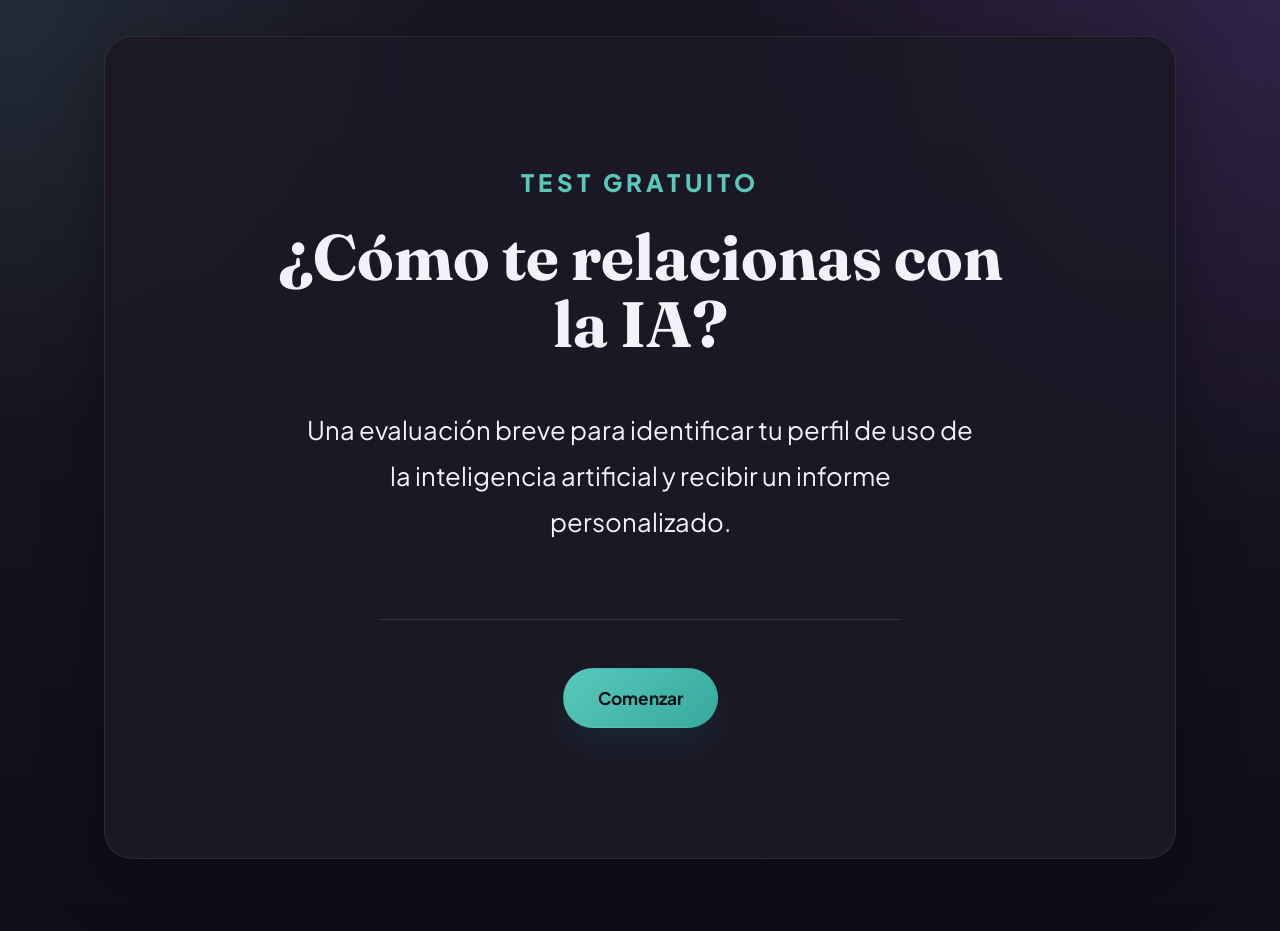
==== index.html @ 02eee040 "Restyle how questions are displayed" ====
<!DOCTYPE html>
<html lang="es">
  <head>
    <meta charset="UTF-8" />
    <meta name="viewport" content="width=device-width, initial-scale=1.0" />
    <meta
      name="description"
      content="Para descubrir cómo es tu relación con la IA y obtener consejos específicos para tu perfil."
    />
    <title>Test gratuito de perfil de usuario de IA</title>
    <link rel="preconnect" href="https://fonts.googleapis.com" />
    <link rel="preconnect" href="https://fonts.gstatic.com" crossorigin />
    <link
      href="https://fonts.googleapis.com/css2?family=Fraunces:wght@600;700&family=Plus+Jakarta+Sans:wght@400;500;700;800&display=swap"
      rel="stylesheet"
    />
    <link rel="stylesheet" href="assets/css/styles.css" />
  </head>
  <body>
    <noscript>
      <div class="noscript-banner">
        Este sitio necesita JavaScript para ejecutar el test y mostrar tu resultado.
      </div>
    </noscript>

    <div class="page-shell">
      <header class="site-header" style="display:none;">

      <div class="test-header">

        <button
          type="button"
          class="header-back"
          data-action="previous-step"
          aria-label="Volver">
          ←
        </button>

        <div class="header-title">
          Test gratuito: ¿Cómo te relacionas con la IA?
        </div>

        <div id="questionCounter" class="header-counter">
          1/10
        </div>

      </div>

      <div class="progress-bar" aria-hidden="true">
        <div id="progressFill" class="progress-fill"></div>
      </div>

    </header>

      <main id="app" class="app-card" aria-live="polite" aria-busy="true"></main>
    </div>

    <script type="module" src="assets/js/app.js"></script>
  </body>
</html>
---- assets/css/styles.css ----
:root {
  --bg: #15121d;
  --bg-accent: #1d1728;

  --surface: rgba(29, 24, 39, 0.92);
  --surface-strong: #272032;

  --text: #f4f2f8;

  --text-soft: #d2cadc;

  --primary: #59c8bb;
  --primary-strong: #36a99d;

  --secondary: #c98cff;
  --secondary-soft: rgba(201, 140, 255, 0.14);

  --border: rgba(255,255,255,.08);

  --shadow: 0 20px 60px rgba(0,0,0,.35);

  --radius-xl: 28px;
  --radius-lg: 20px;
  --radius-md: 14px;
  --radius-sm: 10px;

  --max-width: 1120px;
}

*,
*::before,
*::after {
  box-sizing: border-box;
}

html {
  scroll-behavior: smooth;
}

body {
  margin: 0;
  min-height: 100vh;
  font-family: "Plus Jakarta Sans", sans-serif;
  color: var(--text);
  background:
    radial-gradient(circle at top left,
      rgba(89,200,187,.12),
      transparent 28%),

    radial-gradient(circle at top right,
      rgba(158,103,255,.16),
      transparent 34%),

    linear-gradient(
      180deg,
      #1a1624 0%,
      #15121d 55%,
      #100d18 100%
    );
}

body::before {
  display: none;
}

img {
  max-width: 100%;
  display: block;
}

button,
input,
textarea,
select {
  font: inherit;
}

a {
  color: inherit;
}

.noscript-banner {
  padding: 1rem;
  text-align: center;
  background: #332313;
  color: #ffd6a6;
}

.page-shell {
  position: relative;
  max-width: var(--max-width);
  margin: 0 auto;
  padding: 24px 16px 56px;
}

.page-shell--result {
  padding-bottom: 80px;
}



.brand-block,
.progress-panel,
.app-card,
.result-card,
.cta-card {
  
  background: var(--surface);
  border: 1px solid rgba(255, 255, 255, 0.08);
  box-shadow: var(--shadow);
}

.brand-block {
  border-radius: var(--radius-xl);
  padding: 28px;
}

.eyebrow {
  margin: 0 0 10px;
  color: var(--primary);
  font-size: 1.5rem;
  font-weight: 800;
  letter-spacing: 0.18em;
  text-transform: uppercase;
}

h1,
h2,
h3 {
  margin: 0;
  font-family: "Fraunces", serif;
  line-height: 1.05;
}

h1 {
  font-size: clamp(2.2rem, 5vw, 4.3rem);
}

.intro-screen {
    display:flex;
    flex-direction:column;
    align-items:center;
    justify-content:center;
    text-align:center;
    max-width:760px;
    margin:5rem auto;
    padding:1rem;
}

.intro-title {
    margin:1rem 0 1.5rem;
    font-size:clamp(2.8rem,5vw,4rem);
    line-height:1.05;
}

.intro-description {
    max-width:42rem;
    font-size:clamp(0.3rem,3.5vw,1.6rem);
    line-height:1.8;
    color:var(--text-secondary);
}

.intro-divider {
    width:100%;
    max-width:520px;
    height:1px;
    background:rgba(255,255,255,.12);
    margin:3rem 0;
}

.intro-actions {
    justify-content:center;
}

.lede {
  max-width: 60ch;
  margin: 16px 0 0;
  color: var(--text-soft);
  line-height: 1.65;
}

.progress-panel {
  border-radius: var(--radius-lg);
  padding: 18px 20px;
}

.progress-copy {
  display: flex;
  flex-direction: column;
  gap: 6px;
  margin-bottom: 12px;
}

.progress-label,
.progress-detail {
  margin: 0;
}

.progress-label {
  font-weight: 800;
}

.progress-detail {
  color: var(--text-soft);
  line-height: 1.5;
}

.progress-bar {
  overflow: hidden;
  height: 12px;
  border-radius: 999px;
  background: rgba(14, 122, 109, 0.12);
  width:100vw;
  margin-left:calc(50% - 50vw);
  margin-right:calc(50% - 50vw);
  border-radius:0;
}

.progress-fill {
  width: 0;
  height: 100%;
  border-radius: inherit;
  background: linear-gradient(90deg, var(--secondary), var(--primary));
  transition: width 220ms ease;
}

.app-card,
.result-card,
.cta-card {
  border-radius: var(--radius-xl);
}

.app-card {
  min-height: 520px;
  padding: 28px;
}

.screen {
  display: grid;
  gap: 24px;
  animation: rise 360ms ease;
}

.screen-header {
  display: grid;
  gap: 20px;
}

.screen-header h2 {
    font-size:clamp(1.6rem,3vw,2rem);
    line-height:1.18;
    max-width:900px;
}

.screen-kicker {
  margin: 0;
  color: #ffb07a;
  font-size: 0.92rem;
  font-weight: 800;
  text-transform: uppercase;
  letter-spacing: 0.08em;
}

.screen-copy,
.helper-text,
.field-help,
.meta-value,
.section-copy {
    color: var(--text-soft);
    font-size: 1.05rem;
    line-height: 1.75;
}

.screen-copy,
.helper-text,
.field-help,
.section-copy {
  margin: 0;
}

.question-count {
  display: inline-flex;
  width: fit-content;
  align-items: center;
  gap: 8px;
  padding: 10px 14px;
  border-radius: 999px;
  background: rgba(14, 122, 109, 0.08);
  color: var(--primary-strong);
  font-weight: 800;
  padding:12px 18px;
  font-size:1rem;
}

.option-list {
  display: grid;
  gap: 18px;
  border:none;
  padding:0;
  margin:0;
  min-inline-size:0;
}

.option-card {
  position: relative;
  display: grid;
  gap: 10px;
  border: 1px solid var(--border);
  border-radius: var(--radius-lg);
  background: var(--surface-strong);
  padding: 24px 26px;
  transition:
    transform 180ms ease,
    border-color 180ms ease,
    box-shadow 180ms ease,
    background-color 180ms ease;
}

.option-card:hover {
  transform: translateY(-2px);
  border-color: rgba(14, 122, 109, 0.32);
  box-shadow: 0 16px 36px rgba(14, 122, 109, 0.12);
}

.option-card:focus-within {
  border-color: var(--primary);
  box-shadow: 0 0 0 3px rgba(14, 122, 109, 0.16);
}

.option-card input {
  position: absolute;
  inset: 0;
  opacity: 0;
}

.option-card.is-selected {
  border-color: var(--primary);
  background: rgba(14, 122, 109, 0.08);
  box-shadow: 0 18px 40px rgba(14, 122, 109, 0.12);
}

.option-card-title {
  font-weight: 800;
  font-size: 1.03rem;
}

.option-card-body {
    color: var(--text-soft);
    font-size:1.22rem;
    line-height:1.65;
}

.site-header {
    position:sticky;
    top:0;
    z-index:100;
    padding-bottom:5rem;
}

.test-header {
    display:grid;
    grid-template-columns:56px 1fr 56px;
    align-items:center;
    gap:1rem;
    margin-bottom:1rem;
}

.header-back {
    background:none;
    border:none;
    color:var(--text-primary);
    font-size:1.6rem;
    cursor:pointer;
}

.header-title {
    text-align:center;
    font-weight:700;
    font-size:1rem;
}

.header-counter {
    text-align:right;
    font-weight:600;
    color:var(--text-secondary);
}

.option-card-title {
    display:none;
}

.option-card-body {
    display:flex;
    align-items:center;
    gap:.8rem;
}

.option-arrow {
    color:var(--primary);
    font-size:1.15rem;
    flex:none;
}

.button-row {
  display: flex;
  flex-wrap: wrap;
  gap: 12px;
  justify-content: center;
}

.button,
.button-secondary,
.button-ghost,
.cta-button {
  display: inline-flex;
  align-items: center;
  justify-content: center;
  min-height: 50px;
  padding: 12px 18px;
  border-radius: 999px;
  border: 1px solid transparent;
  text-decoration: none;
  cursor: pointer;
  transition:
    transform 180ms ease,
    box-shadow 180ms ease,
    background-color 180ms ease,
    border-color 180ms ease;
}

.button:hover,
.button-secondary:hover,
.button-ghost:hover,
.cta-button:hover {
  transform: translateY(-1px);
}

.button {
  background: linear-gradient(135deg, var(--primary), var(--primary-strong));
  color: #041013;
  box-shadow: 0 18px 36px rgba(10, 95, 85, 0.22);
  min-height:60px;
  padding:16px 34px;
  font-weight:700;
  font-size:1.08rem;
}

.button[disabled],
.button-secondary[disabled],
.button-ghost[disabled] {
  cursor: wait;
  opacity: 0.65;
  transform: none;
  box-shadow: none;
}

.button-secondary,
.cta-button {
  background: rgba(223, 109, 60, 0.12);
  color: #ffd6c0;
  border-color: rgba(223, 109, 60, 0.22);
}

.button-ghost,
.ghost-link {
  background: transparent;
  border-color: var(--border);
  color: var(--text);
}

.ghost-link {
  width: fit-content;
  min-height: 46px;
  padding: 12px 16px;
  border-radius: 999px;
  text-decoration: none;
}

.grid-two {
  display: grid;
  gap: 12px;
}

.field-group {
  display: grid;
  gap: 8px;
}

.field-label {
  font-weight: 700;
}

.field-input {
  width: 100%;
  min-height: 52px;
  padding: 14px 16px;
  border: 1px solid var(--border);
  border-radius: var(--radius-md);
  background: rgba(8, 14, 20, 0.88);
  color: var(--text);
  transition:
    border-color 180ms ease,
    box-shadow 180ms ease;
}

.field-input:focus {
  outline: none;
  border-color: var(--primary);
  box-shadow: 0 0 0 3px rgba(14, 122, 109, 0.14);
}

.feedback {
  padding: 14px 16px;
  border-radius: var(--radius-md);
  border: 1px solid transparent;
  line-height: 1.55;
}

.feedback-error {
  border-color: rgba(184, 55, 47, 0.18);
  background: rgba(184, 55, 47, 0.08);
  color: #ffb8b3;
}

.feedback-success {
  border-color: rgba(10, 95, 85, 0.2);
  background: rgba(10, 95, 85, 0.08);
  color: #9ce8dc;
}

.result-layout {
  display: grid;
  gap: 20px;
}

.result-hero {
  display: grid;
  gap: 16px;
}

.hero-badge {
  width: fit-content;
  padding: 6px 9px;
  border-radius: 999px;
  background: rgba(14, 122, 109, 0.1);
  color: var(--primary-strong);
  font-weight: 800;
}

.result-title {
  font-size: clamp(2rem, 4vw, 3.4rem);
}

.meta-grid,
.detail-grid {
  display: grid;
  gap: 14px;
}

.meta-item,
.detail-card {
  padding: 18px;
  border-radius: var(--radius-lg);
  background: rgba(255, 255, 255, 0.04);
  border: 1px solid var(--border);
}

.meta-label {
  display: block;
  margin-bottom: 6px;
  color: var(--text-soft);
  font-size: 0.88rem;
  font-weight: 700;
  text-transform: uppercase;
  letter-spacing: 0.05em;
}

.meta-value {
  margin: 0;
  color: var(--text);
}

.section-title {
  margin-bottom: 12px;
  font-size: 1.5rem;
}

.bullet-list {
  display: grid;
  gap: 10px;
  padding-left: 1.2rem;
  margin: 0;
  color: var(--text-soft);
  line-height: 1.65;
}

.detail-card--accent {
  background: linear-gradient(145deg, rgba(240, 139, 87, 0.16), rgba(255, 255, 255, 0.04));
}

.cta-card {
  display: grid;
  gap: 18px;
  padding: 26px;
}

.cta-actions {
  display: flex;
  flex-wrap: wrap;
  gap: 12px;
}

.loading-state,
.empty-state {
  display: grid;
  place-items: center;
  min-height: 260px;
  text-align: center;
  color: var(--text-soft);
}

.spinner {
  width: 52px;
  height: 52px;
  margin: 0 auto 16px;
  border-radius: 50%;
  border: 4px solid rgba(14, 122, 109, 0.15);
  border-top-color: var(--primary);
  animation: spin 850ms linear infinite;
}

.sr-only {
  position: absolute;
  width: 1px;
  height: 1px;
  padding: 0;
  margin: -1px;
  overflow: hidden;
  clip: rect(0, 0, 0, 0);
  white-space: nowrap;
  border: 0;
}

@keyframes spin {
  to {
    transform: rotate(360deg);
  }
}

@keyframes rise {
  from {
    opacity: 0;
    transform: translateY(10px);
  }

  to {
    opacity: 1;
    transform: translateY(0);
  }
}

.submission-success {
  gap: 28px;
}

.submission-success__header {
  justify-items: center;
  text-align: center;
}

.success-icon {
  display: grid;
  place-items: center;
  width: 52px;
  height: 52px;
  margin: 0 auto 4px;
  border-radius: 999px;
  background: rgba(14, 122, 109, 0.14);
  color: var(--primary);
}

.success-icon svg {
  width: 24px;
  height: 24px;
}

.submission-success__title {
  font-family: "Plus Jakarta Sans", sans-serif;
  font-size: clamp(2rem, 4vw, 2.4rem);
}

.submission-success__subtitle {
  margin: 0;
  font-size: 1.2rem;
  font-weight: 700;
}

.submission-success__header .screen-copy {
  max-width: 58ch;
}

.submission-success__message-title {
  margin-bottom: 12px;
  font-family: "Plus Jakarta Sans", sans-serif;
  font-size: 1.1rem;
  font-weight: 800;
}

.submission-success__message-copy {
  margin: 0;
  color: var(--text-soft);
  line-height: 1.65;
}

.submission-success__share {
  display: grid;
  gap: 14px;
}

.submission-success__share-label {
  margin: 0;
  text-align: center;
  font-weight: 700;
}

.share-actions {
  display: flex;
  flex-wrap: wrap;
  gap: 12px;
  justify-content: center;
}

.share-button {
  gap: 8px;
  flex: 1;
  min-width: 100%;
  max-width: 180px;
  padding-left: 10px;
  padding-right: 10px;
  font-size: 0.88rem;
}

.share-button svg {
  width: 18px;
  height: 18px;
}

.share-button--whatsapp svg {
  color: #25d366;
}

.share-button--facebook svg {
  color: #1877F2;
}

.submission-success__footer {
  padding-top: 8px;
  border-top: 1px solid var(--border);
}

@media (min-width: 720px) {
  .page-shell {
    padding: 36px 24px 72px;
  }

  .site-header {
    grid-template-columns: minmax(0, 1.4fr) minmax(320px, 0.8fr);
    align-items: end;
  }

  .site-header--compact {
    grid-template-columns: minmax(0, 1.4fr) auto;
    align-items: center;
  }

  .grid-two,
  .meta-grid,
  .detail-grid {
    grid-template-columns: repeat(2, minmax(0, 1fr));
  }

  .detail-grid--wide {
    grid-template-columns: 1.2fr 0.8fr;
  }

  .app-card {
    padding: 34px;
  }

    .share-button {
    min-width: auto;
  }
}

@media (min-width: 980px) {
  .page-shell--result .result-layout {
    grid-template-columns: minmax(0, 1.2fr) minmax(300px, 0.8fr);
    align-items: start;
  }

  .page-shell--result .result-layout > :first-child {
    grid-column: 1 / -1;
  }

  .page-shell--result .detail-grid {
    grid-template-columns: repeat(2, minmax(0, 1fr));
  }
}
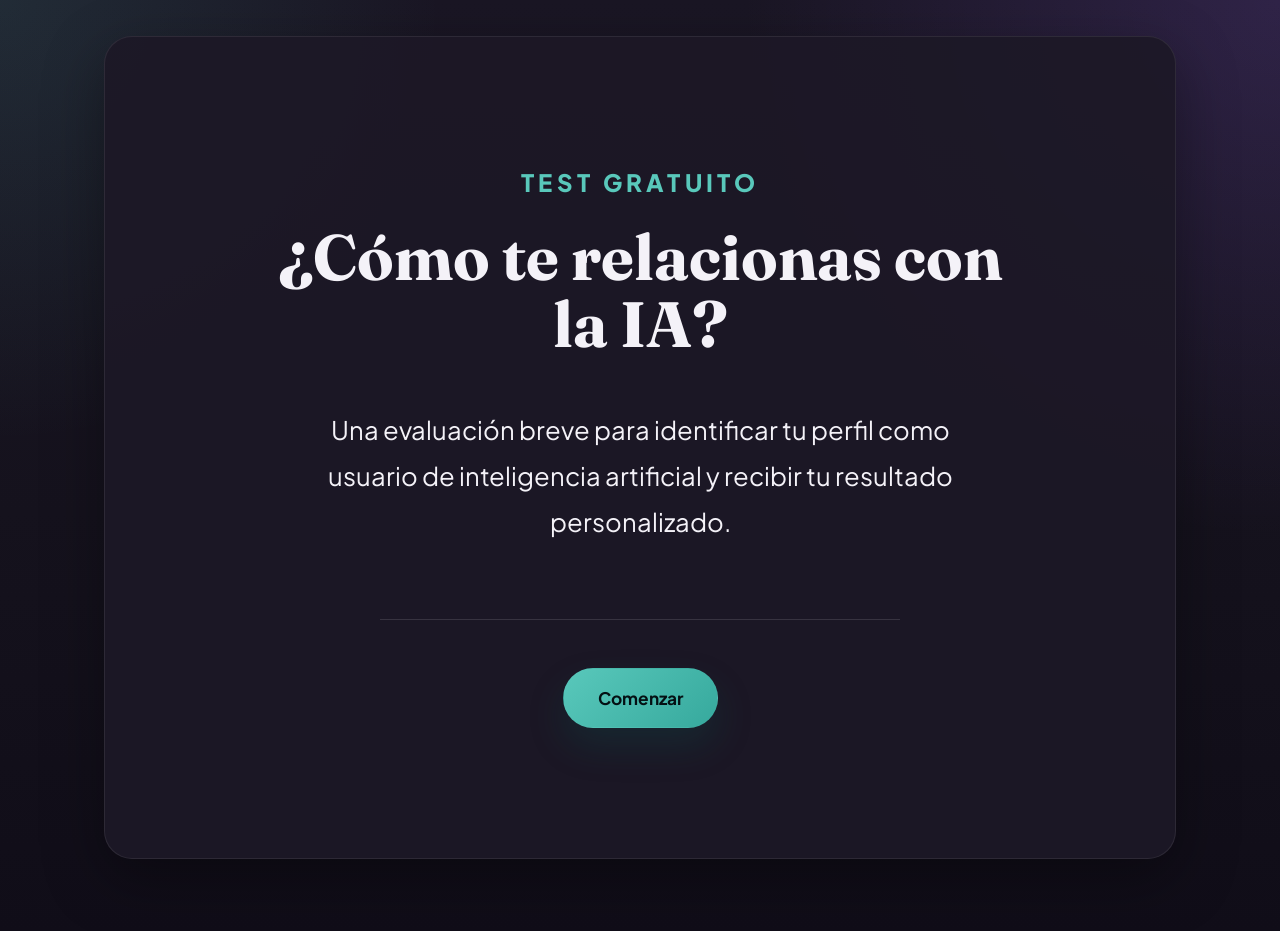
==== commit 5647fbd7: "Fix links to restart and continue test" ====
--- a/index.html
+++ b/index.html
@@ -5,7 +5,7 @@
     <meta name="viewport" content="width=device-width, initial-scale=1.0" />
     <meta
       name="description"
-      content="Para descubrir cómo es tu relación con la IA y obtener consejos específicos para tu perfil."
+      content="Test de usuario de IA para descubrir tu perfil de usuario y obtener consejos para usar IA personalizados."
     />
     <title>Test gratuito de perfil de usuario de IA</title>
     <link rel="preconnect" href="https://fonts.googleapis.com" />
@@ -33,12 +33,29 @@
           class="header-back"
           data-action="previous-step"
           aria-label="Volver">
-          ←
+
+          <svg
+            width="24"
+            height="24"
+            viewBox="0 0 24 24"
+            fill="none"
+            stroke="currentColor"
+            stroke-width="2.8"
+            stroke-linecap="round"
+            stroke-linejoin="round">
+            <path d="M19 12H5"></path>
+            <path d="M12 19l-7-7 7-7"></path>
+          </svg>
+
         </button>
 
-        <div class="header-title">
+        <a
+          class="header-title"
+          href="index.html?home=1"
+          aria-label="Volver al inicio"
+        >
           Test gratuito: ¿Cómo te relacionas con la IA?
-        </div>
+        </a>
 
         <div id="questionCounter" class="header-counter">
           1/10
--- a/assets/css/styles.css
+++ b/assets/css/styles.css
@@ -250,32 +250,45 @@
     font-size:clamp(1.6rem,3vw,2rem);
     line-height:1.18;
     max-width:900px;
+    padding: 24px 24px;
 }
 
 .screen-kicker {
   margin: 0;
-  color: #ffb07a;
+  color: var(--secondary);
   font-size: 0.92rem;
   font-weight: 800;
   text-transform: uppercase;
   letter-spacing: 0.08em;
 }
 
-.screen-copy,
+
 .helper-text,
-.field-help,
 .meta-value,
 .section-copy {
     color: var(--text-soft);
-    font-size: 1.05rem;
+    font-size: 1.2rem;
     line-height: 1.75;
 }
 
-.screen-copy,
 .helper-text,
-.field-help,
 .section-copy {
   margin: 0;
+}
+
+.screen-copy {
+  color: var(--text-soft);
+  font-size: 1.2rem;
+  line-height: 1.75;
+  margin-bottom: 2rem;
+}
+
+.field-help {
+  color: var(--text-soft);
+  font-size: 1rem;
+  line-height: 1.75;
+  margin: 0;
+  font-weight: 300;
 }
 
 .question-count {
@@ -288,8 +301,7 @@
   background: rgba(14, 122, 109, 0.08);
   color: var(--primary-strong);
   font-weight: 800;
-  padding:12px 18px;
-  font-size:1rem;
+  font-size:1.2rem;
 }
 
 .option-list {
@@ -368,21 +380,42 @@
 .header-back {
     background:none;
     border:none;
-    color:var(--text-primary);
-    font-size:1.6rem;
+    color:var(--primary-strong);
+    font-size:1.7rem;
     cursor:pointer;
+}
+
+.header-back:hover{
+    color:var(--primary);
+}
+
+.header-back svg {
+    width: 28px;
+    height: 28px;
 }
 
 .header-title {
     text-align:center;
     font-weight:700;
-    font-size:1rem;
+    font-size:1.3rem;
+    text-decoration:none;
+    color:var(--primary-strong);
+}
+
+.header-title:hover{
+    color:var(--primary);
+}
+
+.header-title:focus-visible{
+    outline:2px solid var(--primary);
+    outline-offset:4px;
+    border-radius:4px;
 }
 
 .header-counter {
     text-align:right;
     font-weight:600;
-    color:var(--text-secondary);
+    color:var(--primary-strong);
 }
 
 .option-card-title {
@@ -474,6 +507,7 @@
   padding: 12px 16px;
   border-radius: 999px;
   text-decoration: none;
+  font-size: 1.2rem;
 }
 
 .grid-two {
@@ -488,6 +522,7 @@
 
 .field-label {
   font-weight: 700;
+  font-size: 1.2rem;
 }
 
 .field-input {
@@ -557,9 +592,9 @@
   gap: 14px;
 }
 
-.meta-item,
 .detail-card {
-  padding: 18px;
+  padding: 28px;
+  margin: 20px;
   border-radius: var(--radius-lg);
   background: rgba(255, 255, 255, 0.04);
   border: 1px solid var(--border);
@@ -671,8 +706,8 @@
 .success-icon {
   display: grid;
   place-items: center;
-  width: 52px;
-  height: 52px;
+  width: 82px;
+  height: 82px;
   margin: 0 auto 4px;
   border-radius: 999px;
   background: rgba(14, 122, 109, 0.14);
@@ -680,8 +715,8 @@
 }
 
 .success-icon svg {
-  width: 24px;
-  height: 24px;
+  width: 54px;
+  height: 54px;
 }
 
 .submission-success__title {
@@ -689,12 +724,6 @@
   font-size: clamp(2rem, 4vw, 2.4rem);
 }
 
-.submission-success__subtitle {
-  margin: 0;
-  font-size: 1.2rem;
-  font-weight: 700;
-}
-
 .submission-success__header .screen-copy {
   max-width: 58ch;
 }
@@ -702,7 +731,7 @@
 .submission-success__message-title {
   margin-bottom: 12px;
   font-family: "Plus Jakarta Sans", sans-serif;
-  font-size: 1.1rem;
+  font-size: 1.5rem;
   font-weight: 800;
 }
 
@@ -710,17 +739,21 @@
   margin: 0;
   color: var(--text-soft);
   line-height: 1.65;
+  font-size: 1.3rem;
 }
 
 .submission-success__share {
   display: grid;
   gap: 14px;
+  margin-top: 3.5rem;
 }
 
 .submission-success__share-label {
-  margin: 0;
+  margin-bottom: 1rem;
   text-align: center;
-  font-weight: 700;
+  font-weight: 500;
+  color: var(--text-secondary);
+  font-size: 1.1rem;
 }
 
 .share-actions {
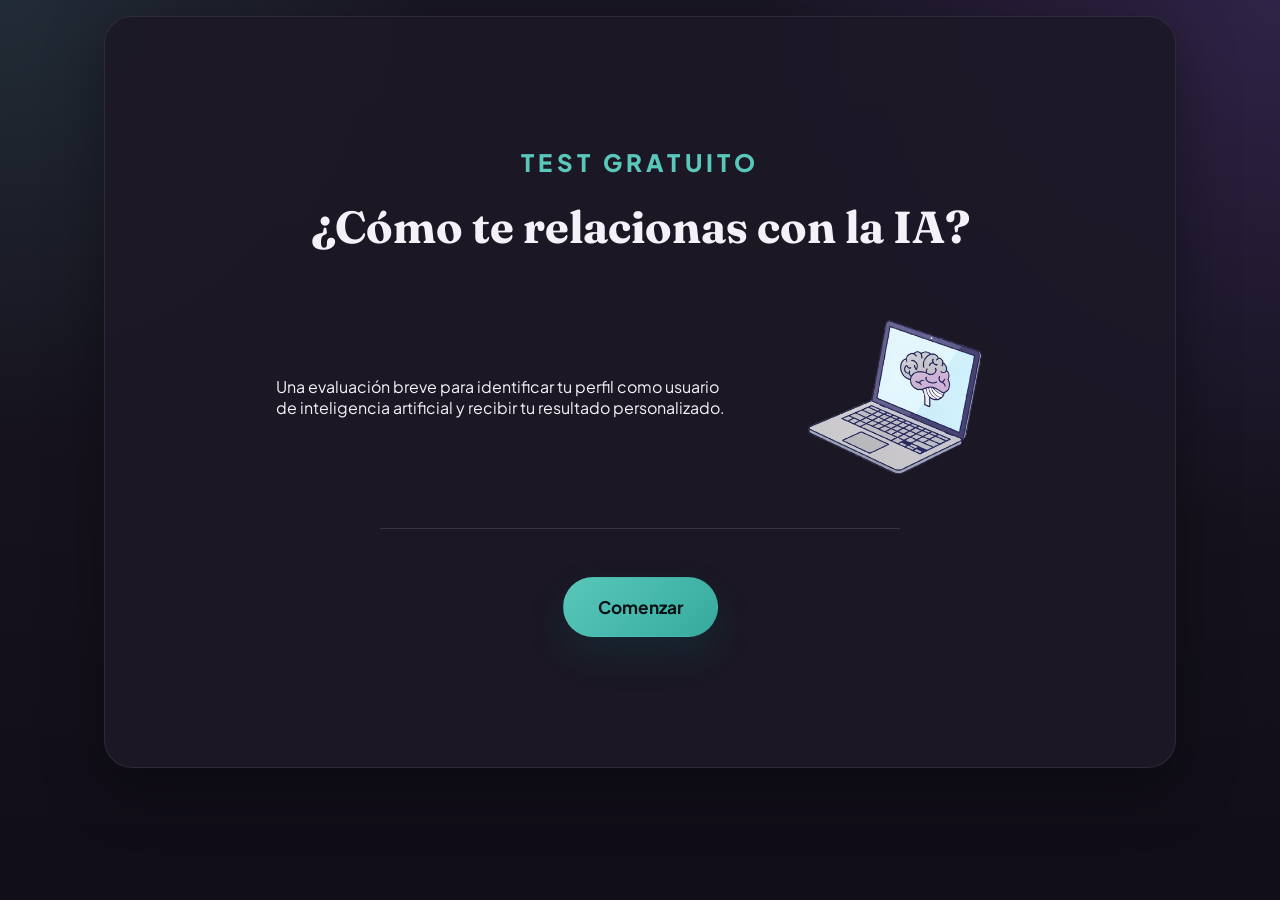
==== commit fb92f0c5: "Apply code formatting to index.html" ====
--- a/index.html
+++ b/index.html
@@ -1,4 +1,4 @@
-<!DOCTYPE html>
+<!doctype html>
 <html lang="es">
   <head>
     <meta charset="UTF-8" />
@@ -19,57 +19,57 @@
   <body>
     <noscript>
       <div class="noscript-banner">
-        Este sitio necesita JavaScript para ejecutar el test y mostrar tu resultado.
+        Este sitio necesita JavaScript para ejecutar el test y mostrar tu
+        resultado.
       </div>
     </noscript>
 
     <div class="page-shell">
-      <header class="site-header" style="display:none;">
+      <header class="site-header" style="display: none">
+        <div class="test-header">
+          <button
+            type="button"
+            class="header-back"
+            data-action="previous-step"
+            aria-label="Volver"
+          >
+            <svg
+              width="24"
+              height="24"
+              viewBox="0 0 24 24"
+              fill="none"
+              stroke="currentColor"
+              stroke-width="2.8"
+              stroke-linecap="round"
+              stroke-linejoin="round"
+            >
+              <path d="M19 12H5"></path>
+              <path d="M12 19l-7-7 7-7"></path>
+            </svg>
+          </button>
 
-      <div class="test-header">
+          <a
+            class="header-title"
+            href="index.html?home=1"
+            aria-label="Volver al inicio"
+          >
+            Test gratuito: ¿Cómo te relacionas con la IA?
+          </a>
 
-        <button
-          type="button"
-          class="header-back"
-          data-action="previous-step"
-          aria-label="Volver">
-
-          <svg
-            width="24"
-            height="24"
-            viewBox="0 0 24 24"
-            fill="none"
-            stroke="currentColor"
-            stroke-width="2.8"
-            stroke-linecap="round"
-            stroke-linejoin="round">
-            <path d="M19 12H5"></path>
-            <path d="M12 19l-7-7 7-7"></path>
-          </svg>
-
-        </button>
-
-        <a
-          class="header-title"
-          href="index.html?home=1"
-          aria-label="Volver al inicio"
-        >
-          Test gratuito: ¿Cómo te relacionas con la IA?
-        </a>
-
-        <div id="questionCounter" class="header-counter">
-          1/10
+          <div id="questionCounter" class="header-counter">1/10</div>
         </div>
 
-      </div>
+        <div class="progress-bar" aria-hidden="true">
+          <div id="progressFill" class="progress-fill"></div>
+        </div>
+      </header>
 
-      <div class="progress-bar" aria-hidden="true">
-        <div id="progressFill" class="progress-fill"></div>
-      </div>
-
-    </header>
-
-      <main id="app" class="app-card" aria-live="polite" aria-busy="true"></main>
+      <main
+        id="app"
+        class="app-card"
+        aria-live="polite"
+        aria-busy="true"
+      ></main>
     </div>
 
     <script type="module" src="assets/js/app.js"></script>
--- a/assets/css/styles.css
+++ b/assets/css/styles.css
@@ -1,29 +1,20 @@
 :root {
   --bg: #15121d;
   --bg-accent: #1d1728;
-
   --surface: rgba(29, 24, 39, 0.92);
   --surface-strong: #272032;
-
   --text: #f4f2f8;
-
   --text-soft: #d2cadc;
-
   --primary: #59c8bb;
   --primary-strong: #36a99d;
-
-  --secondary: #c98cff;
+  --secondary: #b09ee0;
   --secondary-soft: rgba(201, 140, 255, 0.14);
-
-  --border: rgba(255,255,255,.08);
-
-  --shadow: 0 20px 60px rgba(0,0,0,.35);
-
+  --border: rgba(255, 255, 255, 0.08);
+  --shadow: 0 20px 60px rgba(0, 0, 0, 0.35);
   --radius-xl: 28px;
   --radius-lg: 20px;
   --radius-md: 14px;
   --radius-sm: 10px;
-
   --max-width: 1120px;
 }
 
@@ -43,20 +34,17 @@
   font-family: "Plus Jakarta Sans", sans-serif;
   color: var(--text);
   background:
-    radial-gradient(circle at top left,
-      rgba(89,200,187,.12),
-      transparent 28%),
-
-    radial-gradient(circle at top right,
-      rgba(158,103,255,.16),
-      transparent 34%),
-
-    linear-gradient(
-      180deg,
-      #1a1624 0%,
-      #15121d 55%,
-      #100d18 100%
-    );
+    radial-gradient(
+      circle at top left,
+      rgba(89, 200, 187, 0.12),
+      transparent 28%
+    ),
+    radial-gradient(
+      circle at top right,
+      rgba(158, 103, 255, 0.16),
+      transparent 34%
+    ),
+    linear-gradient(180deg, #1a1624 0%, #15121d 55%, #100d18 100%);
 }
 
 body::before {
@@ -97,14 +85,11 @@
   padding-bottom: 80px;
 }
 
-
-
 .brand-block,
 .progress-panel,
 .app-card,
 .result-card,
 .cta-card {
-  
   background: var(--surface);
   border: 1px solid rgba(255, 255, 255, 0.08);
   box-shadow: var(--shadow);
@@ -133,43 +118,70 @@
 }
 
 h1 {
-  font-size: clamp(2.2rem, 5vw, 4.3rem);
+  font-size: clamp(1.8rem, 4vw, 2.8rem);
+}
+
+h3 {
+  font-size: clamp(1.2rem, 5vw, 1.4rem);
+  margin-top: 2rem;
+  margin-bottom: 2rem;
 }
 
 .intro-screen {
-    display:flex;
-    flex-direction:column;
-    align-items:center;
-    justify-content:center;
-    text-align:center;
-    max-width:760px;
-    margin:5rem auto;
-    padding:1rem;
+  display: flex;
+  flex-direction: column;
+  align-items: center;
+  justify-content: center;
+  text-align: center;
+  max-width: 760px;
+  margin: 5rem auto;
+  padding: 1rem;
 }
 
 .intro-title {
-    margin:1rem 0 1.5rem;
-    font-size:clamp(2.8rem,5vw,4rem);
-    line-height:1.05;
+  margin: 1rem 0 1.5rem;
+  font-size: clamp(2rem, 4vw, 2.8rem);
+  line-height: 1.05;
 }
 
 .intro-description {
-    max-width:42rem;
-    font-size:clamp(0.3rem,3.5vw,1.6rem);
-    line-height:1.8;
-    color:var(--text-secondary);
+  display: grid;
+  grid-template-columns: 1fr 220px;
+  align-items: center;
+  gap: 3rem;
+  max-width: 760px;
+  margin: 2.5rem auto 0;
+}
+
+.intro-description__text {
+  text-align: left;
+}
+
+.intro-description__text p {
+  margin: 0;
+}
+
+.intro-description__image {
+  display: flex;
+  justify-content: center;
+}
+
+.intro-illustration {
+  width: 180px;
+  height: auto;
+  display: block;
 }
 
 .intro-divider {
-    width:100%;
-    max-width:520px;
-    height:1px;
-    background:rgba(255,255,255,.12);
-    margin:3rem 0;
+  width: 100%;
+  max-width: 520px;
+  height: 1px;
+  background: rgba(255, 255, 255, 0.12);
+  margin: 3rem 0;
 }
 
 .intro-actions {
-    justify-content:center;
+  justify-content: center;
 }
 
 .lede {
@@ -210,10 +222,10 @@
   height: 12px;
   border-radius: 999px;
   background: rgba(14, 122, 109, 0.12);
-  width:100vw;
-  margin-left:calc(50% - 50vw);
-  margin-right:calc(50% - 50vw);
-  border-radius:0;
+  width: 100vw;
+  margin-left: calc(50% - 50vw);
+  margin-right: calc(50% - 50vw);
+  border-radius: 0;
 }
 
 .progress-fill {
@@ -247,10 +259,10 @@
 }
 
 .screen-header h2 {
-    font-size:clamp(1.6rem,3vw,2rem);
-    line-height:1.18;
-    max-width:900px;
-    padding: 24px 24px;
+  font-size: clamp(1.1rem, 2vw, 1.6rem);
+  line-height: 1.18;
+  max-width: 900px;
+  padding: 10px 24px;
 }
 
 .screen-kicker {
@@ -262,13 +274,12 @@
   letter-spacing: 0.08em;
 }
 
-
 .helper-text,
 .meta-value,
 .section-copy {
-    color: var(--text-soft);
-    font-size: 1.2rem;
-    line-height: 1.75;
+  color: var(--text-soft);
+  font-size: 1rem;
+  line-height: 1.75;
 }
 
 .helper-text,
@@ -278,14 +289,14 @@
 
 .screen-copy {
   color: var(--text-soft);
-  font-size: 1.2rem;
+  font-size: 1rem;
   line-height: 1.75;
   margin-bottom: 2rem;
 }
 
 .field-help {
   color: var(--text-soft);
-  font-size: 1rem;
+  font-size: 0.85rem;
   line-height: 1.75;
   margin: 0;
   font-weight: 300;
@@ -301,16 +312,16 @@
   background: rgba(14, 122, 109, 0.08);
   color: var(--primary-strong);
   font-weight: 800;
-  font-size:1.2rem;
+  font-size: 1rem;
 }
 
 .option-list {
   display: grid;
   gap: 18px;
-  border:none;
-  padding:0;
-  margin:0;
-  min-inline-size:0;
+  border: none;
+  padding: 0;
+  margin: 0;
+  min-inline-size: 0;
 }
 
 .option-card {
@@ -320,7 +331,7 @@
   border: 1px solid var(--border);
   border-radius: var(--radius-lg);
   background: var(--surface-strong);
-  padding: 24px 26px;
+  padding: 14px 26px;
   transition:
     transform 180ms ease,
     border-color 180ms ease,
@@ -357,81 +368,81 @@
 }
 
 .option-card-body {
-    color: var(--text-soft);
-    font-size:1.22rem;
-    line-height:1.65;
+  color: var(--text-soft);
+  font-size: 1rem;
+  line-height: 1.65;
 }
 
 .site-header {
-    position:sticky;
-    top:0;
-    z-index:100;
-    padding-bottom:5rem;
+  position: sticky;
+  top: 0;
+  z-index: 100;
+  padding-bottom: 5rem;
 }
 
 .test-header {
-    display:grid;
-    grid-template-columns:56px 1fr 56px;
-    align-items:center;
-    gap:1rem;
-    margin-bottom:1rem;
+  display: grid;
+  grid-template-columns: 56px 1fr 56px;
+  align-items: center;
+  gap: 1rem;
+  margin-bottom: 1rem;
 }
 
 .header-back {
-    background:none;
-    border:none;
-    color:var(--primary-strong);
-    font-size:1.7rem;
-    cursor:pointer;
-}
-
-.header-back:hover{
-    color:var(--primary);
+  background: none;
+  border: none;
+  color: var(--primary-strong);
+  font-size: 1.7rem;
+  cursor: pointer;
+}
+
+.header-back:hover {
+  color: var(--primary);
 }
 
 .header-back svg {
-    width: 28px;
-    height: 28px;
+  width: 28px;
+  height: 28px;
 }
 
 .header-title {
-    text-align:center;
-    font-weight:700;
-    font-size:1.3rem;
-    text-decoration:none;
-    color:var(--primary-strong);
-}
-
-.header-title:hover{
-    color:var(--primary);
-}
-
-.header-title:focus-visible{
-    outline:2px solid var(--primary);
-    outline-offset:4px;
-    border-radius:4px;
+  text-align: center;
+  font-weight: 700;
+  font-size: 1rem;
+  text-decoration: none;
+  color: var(--primary-strong);
+}
+
+.header-title:hover {
+  color: var(--primary);
+}
+
+.header-title:focus-visible {
+  outline: 2px solid var(--primary);
+  outline-offset: 4px;
+  border-radius: 4px;
 }
 
 .header-counter {
-    text-align:right;
-    font-weight:600;
-    color:var(--primary-strong);
+  text-align: right;
+  font-weight: 600;
+  color: var(--primary-strong);
 }
 
 .option-card-title {
-    display:none;
+  display: none;
 }
 
 .option-card-body {
-    display:flex;
-    align-items:center;
-    gap:.8rem;
+  display: flex;
+  align-items: center;
+  gap: 0.8rem;
 }
 
 .option-arrow {
-    color:var(--primary);
-    font-size:1.15rem;
-    flex:none;
+  color: var(--primary);
+  font-size: 1.15rem;
+  flex: none;
 }
 
 .button-row {
@@ -472,10 +483,10 @@
   background: linear-gradient(135deg, var(--primary), var(--primary-strong));
   color: #041013;
   box-shadow: 0 18px 36px rgba(10, 95, 85, 0.22);
-  min-height:60px;
-  padding:16px 34px;
-  font-weight:700;
-  font-size:1.08rem;
+  min-height: 60px;
+  padding: 16px 34px;
+  font-weight: 700;
+  font-size: 1.08rem;
 }
 
 .button[disabled],
@@ -522,7 +533,7 @@
 
 .field-label {
   font-weight: 700;
-  font-size: 1.2rem;
+  font-size: 1rem;
 }
 
 .field-input {
@@ -563,58 +574,6 @@
   color: #9ce8dc;
 }
 
-.result-layout {
-  display: grid;
-  gap: 20px;
-}
-
-.result-hero {
-  display: grid;
-  gap: 16px;
-}
-
-.hero-badge {
-  width: fit-content;
-  padding: 6px 9px;
-  border-radius: 999px;
-  background: rgba(14, 122, 109, 0.1);
-  color: var(--primary-strong);
-  font-weight: 800;
-}
-
-.result-title {
-  font-size: clamp(2rem, 4vw, 3.4rem);
-}
-
-.meta-grid,
-.detail-grid {
-  display: grid;
-  gap: 14px;
-}
-
-.detail-card {
-  padding: 28px;
-  margin: 20px;
-  border-radius: var(--radius-lg);
-  background: rgba(255, 255, 255, 0.04);
-  border: 1px solid var(--border);
-}
-
-.meta-label {
-  display: block;
-  margin-bottom: 6px;
-  color: var(--text-soft);
-  font-size: 0.88rem;
-  font-weight: 700;
-  text-transform: uppercase;
-  letter-spacing: 0.05em;
-}
-
-.meta-value {
-  margin: 0;
-  color: var(--text);
-}
-
 .section-title {
   margin-bottom: 12px;
   font-size: 1.5rem;
@@ -627,22 +586,6 @@
   margin: 0;
   color: var(--text-soft);
   line-height: 1.65;
-}
-
-.detail-card--accent {
-  background: linear-gradient(145deg, rgba(240, 139, 87, 0.16), rgba(255, 255, 255, 0.04));
-}
-
-.cta-card {
-  display: grid;
-  gap: 18px;
-  padding: 26px;
-}
-
-.cta-actions {
-  display: flex;
-  flex-wrap: wrap;
-  gap: 12px;
 }
 
 .loading-state,
@@ -721,7 +664,7 @@
 
 .submission-success__title {
   font-family: "Plus Jakarta Sans", sans-serif;
-  font-size: clamp(2rem, 4vw, 2.4rem);
+  font-size: clamp(1.6rem, 3vw, 2rem);
 }
 
 .submission-success__header .screen-copy {
@@ -729,17 +672,24 @@
 }
 
 .submission-success__message-title {
-  margin-bottom: 12px;
+  margin: 0 0 1rem;
+  text-align: center;
   font-family: "Plus Jakarta Sans", sans-serif;
-  font-size: 1.5rem;
-  font-weight: 800;
+  font-size: clamp(1.1rem, 2vw, 1.3rem);
+  font-weight: 700;
 }
 
 .submission-success__message-copy {
-  margin: 0;
-  color: var(--text-soft);
-  line-height: 1.65;
-  font-size: 1.3rem;
+  max-width: 42rem;
+  margin: 0 auto;
+  text-align: center;
+  color: var(--text-soft);
+  font-size: 1rem;
+  line-height: 1.8;
+}
+
+.submission-success__message {
+  margin: 1.5rem auto 3rem;
 }
 
 .submission-success__share {
@@ -783,7 +733,7 @@
 }
 
 .share-button--facebook svg {
-  color: #1877F2;
+  color: #1877f2;
 }
 
 .submission-success__footer {
@@ -791,9 +741,352 @@
   border-top: 1px solid var(--border);
 }
 
+.cta-description {
+  max-width: 540px;
+  margin: 1.75rem auto 2.5rem;
+  color: var(--text-soft);
+  line-height: 1.9;
+}
+
+.cta-links {
+  display: flex;
+  align-items: center;
+  justify-content: center;
+  flex-wrap: wrap;
+  gap: 0.85rem;
+  margin-top: 2rem;
+}
+
+.cta-link {
+  display: inline-flex;
+  align-items: center;
+  gap: 0.45rem;
+  text-decoration: none;
+  color: var(--text);
+  font-weight: 400;
+  transition: opacity 0.2s;
+}
+
+.cta-link:hover {
+  color: var(--primary);
+  opacity: 0.75;
+}
+
+.cta-link svg {
+  width: 18px;
+  height: 18px;
+  flex: none;
+}
+
+.cta-divider {
+  color: rgba(255, 255, 255, 0.28);
+  user-select: none;
+}
+
+.result-restart-link {
+  display: inline-block;
+  margin-top: 2.25rem;
+  color: var(--text-soft);
+  text-decoration: none;
+  font-size: 0.95rem;
+  opacity: 0.75;
+  transition: opacity 0.2s;
+}
+
+.result-restart-link:hover {
+  opacity: 1;
+}
+
+.result-header__title {
+  margin: 0 0 10px;
+  color: var(--secondary);
+  font-size: 1rem;
+  font-weight: 300;
+  letter-spacing: 0.18em;
+  text-transform: uppercase;
+}
+
+.result-header__hero h1 {
+  font-weight: 100;
+  font-size: 2rem;
+}
+
+.result-page-header hr {
+  border: none;
+  height: 1px;
+  background: rgba(255, 255, 255, 0.1);
+  margin: 0 auto;
+}
+
+.result-meta {
+  display: flex;
+  flex-direction: column;
+  align-items: flex-start;
+  gap: 0.45rem;
+  margin: 2.5rem 0 4rem;
+}
+
+.result-meta-title {
+  margin: 0;
+  font-size: 0.9rem;
+  color: var(--text-soft);
+  font-weight: 600;
+}
+
+.result-meta-name {
+  margin: 0;
+  font-size: 1rem;
+  font-weight: 700;
+  color: var(--text-soft);
+}
+
+.result-meta-email,
+.result-meta-date {
+  margin: 0;
+  color: var(--text-soft);
+  font-size: 0.9rem;
+}
+
+.profile-card {
+  max-width: 820px;
+  margin: 0 auto;
+  padding: 3.5rem 3rem;
+  border: 1px solid rgba(255, 255, 255, 0.08);
+  border-radius: 28px;
+  background: rgba(255, 255, 255, 0.025);
+  text-align: center;
+}
+
+.result-profile-kicker {
+  margin: 0 0 1.25rem;
+  color: var(--text);
+  font-size: 1.15rem;
+  font-weight: 300;
+  opacity: 0.9;
+}
+
+.result-profile-name {
+  text-align: center;
+  color: var(--secondary);
+  margin: 0 0 1.75rem;
+  font-weight: 300;
+}
+
+.result-profile-description {
+  text-align: center;
+  font-size: 1.1rem;
+  font-weight: 300;
+  max-width: 640px;
+  margin: 0 auto;
+  line-height: 1.9;
+  color: var(--text-soft);
+}
+
+.result-section {
+  max-width: 860px;
+  margin: 0 auto;
+  padding: 1.25rem 0;
+}
+
+.result-divider {
+  border: none;
+  height: 1px;
+  background: rgba(255, 255, 255, 0.1);
+  margin: 0 auto;
+  max-width: 760px;
+}
+
+.result-section h2 {
+  font-size: 1.3rem;
+  margin-bottom: 1.5rem;
+}
+
+.result-section .section-copy {
+  font-size: 1.1rem;
+  line-height: 1.9;
+}
+
+.result-intro {
+  text-align: center;
+  font-size: 1.2rem;
+  color: var(--text-soft);
+}
+
+.profile-quote {
+  margin: 0;
+  text-align: center;
+  font-family: "Fraunces", serif;
+  font-size: 1.6rem;
+  font-style: italic;
+  line-height: 1.45;
+  color: var(--text);
+}
+
+.profile-card-icon {
+  display: flex;
+  justify-content: center;
+  margin-bottom: 1.4rem;
+}
+
+.profile-card-icon svg {
+  width: 54px;
+  height: 54px;
+  stroke: var(--secondary);
+  stroke-width: 1.6;
+}
+
+.bullet-list {
+  list-style: none;
+  padding: 0;
+  gap: 1.5rem;
+}
+
+.bullet-list li {
+  display: flex;
+  align-items: flex-start;
+  gap: 1rem;
+  font-size: 1rem;
+  line-height: 1.3;
+}
+
+.result-section--cta {
+  max-width: 860px;
+  margin: 4rem auto;
+  padding: 3rem 2.5rem;
+  border-radius: 24px;
+  background: rgba(255, 255, 255, 0.03);
+  text-align: center;
+  position: relative;
+}
+
+.result-section--download {
+  text-align: center;
+  padding-top: 4rem;
+}
+
+.result-block-title {
+  display: flex;
+  align-items: center;
+  gap: 0.85rem;
+  margin-bottom: 1.25rem;
+}
+
+.result-block-title svg {
+  width: 22px;
+  height: 22px;
+  flex-shrink: 0;
+}
+
+.result-block-title h2 {
+  margin: 0;
+}
+
+.result-block-title.success svg {
+  stroke: #54dbc3;
+}
+
+.result-block-title.warning svg {
+  stroke: #f2b94b;
+}
+
+.result-block-title.info svg {
+  stroke: #7b83ff;
+}
+
+.result-block-title.learn svg {
+  stroke: #8e7dff;
+}
+
+.result-feature {
+  background: rgba(255, 255, 255, 0.03);
+  border-radius: 22px;
+  padding: 2rem;
+  margin: 2rem auto;
+  position: relative;
+  overflow: hidden;
+}
+
+.result-feature::before {
+  content: "";
+  position: absolute;
+  left: 0;
+  top: 0;
+  bottom: 0;
+  width: 4px;
+}
+
+.result-feature--success::before {
+  background: #54dbc3;
+}
+
+.result-feature--warning::before {
+  background: #f2b94b;
+}
+
+.result-feature--info::before {
+  background: #7b83ff;
+}
+
+.result-feature--learn::before {
+  background: #8e7dff;
+}
+
+.download-card {
+  max-width: 860px;
+  margin: 3.5rem auto;
+  padding: 2.25rem;
+  border: 1px solid rgba(84, 219, 195, 0.45);
+  border-radius: 22px;
+  background: rgba(84, 219, 195, 0.05);
+  text-align: center;
+}
+
+.download-card__title {
+  margin: 0 0 1.5rem;
+  font-size: 1.15rem;
+  font-weight: 200;
+  color: #9be8d7;
+}
+
+.download-button {
+  display: inline-flex;
+  align-items: center;
+  gap: 0.8rem;
+  padding: 1rem 2rem;
+  min-width: 320px;
+}
+
+.download-button svg {
+  width: 20px;
+  height: 20px;
+  stroke: currentColor;
+  stroke-width: 2;
+}
+
+@media (max-width: 720px) {
+  .intro-description {
+    grid-template-columns: 1fr;
+    gap: 1.5rem;
+  }
+
+  .intro-description__image {
+    grid-row: 1;
+    justify-content: center;
+  }
+
+  .intro-description__text {
+    grid-row: 2;
+    text-align: center;
+  }
+
+  .intro-illustration {
+    width: 140px;
+  }
+}
+
 @media (min-width: 720px) {
   .page-shell {
-    padding: 36px 24px 72px;
+    padding: 16px 24px 72px;
   }
 
   .site-header {
@@ -806,9 +1099,7 @@
     align-items: center;
   }
 
-  .grid-two,
-  .meta-grid,
-  .detail-grid {
+  .grid-two {
     grid-template-columns: repeat(2, minmax(0, 1fr));
   }
 
@@ -820,22 +1111,22 @@
     padding: 34px;
   }
 
-    .share-button {
+  .share-button {
     min-width: auto;
   }
 }
 
 @media (min-width: 980px) {
-  .page-shell--result .result-layout {
+  .page-shell--result {
     grid-template-columns: minmax(0, 1.2fr) minmax(300px, 0.8fr);
     align-items: start;
   }
 
-  .page-shell--result .result-layout > :first-child {
+  .page-shell--result > :first-child {
     grid-column: 1 / -1;
   }
 
   .page-shell--result .detail-grid {
     grid-template-columns: repeat(2, minmax(0, 1fr));
   }
-}+}
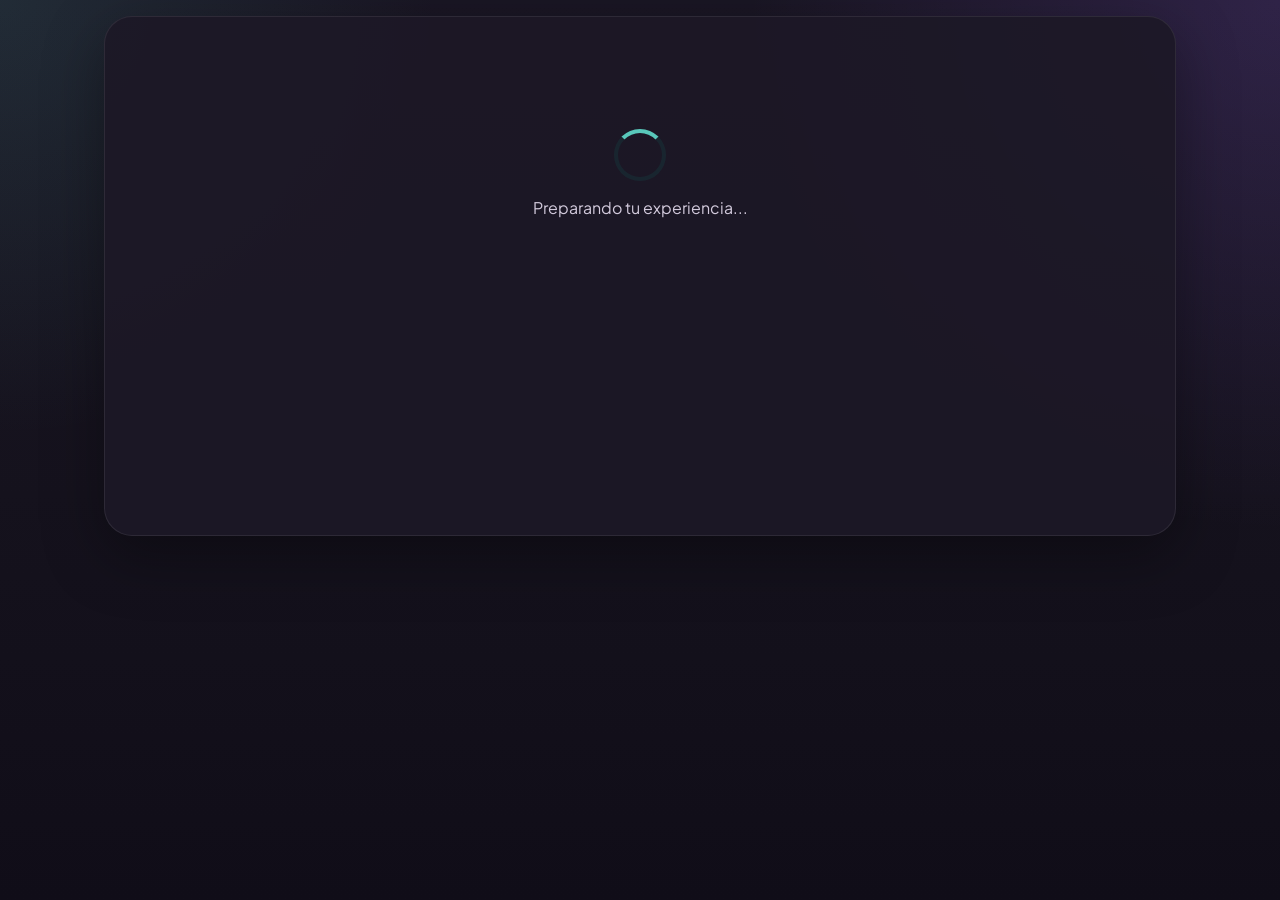
==== commit ec901736: "Set up Cloudflare Turnstile and update readme accordingly" ====
--- a/index.html
+++ b/index.html
@@ -72,6 +72,12 @@
       ></main>
     </div>
 
+    <script
+      src="https://challenges.cloudflare.com/turnstile/v0/api.js"
+      async
+      defer
+    ></script>
+
     <script type="module" src="assets/js/app.js"></script>
   </body>
 </html>
--- a/assets/css/styles.css
+++ b/assets/css/styles.css
@@ -445,6 +445,11 @@
   flex: none;
 }
 
+.turnstile-container {
+  display: flex;
+  justify-content: center;
+}
+
 .button-row {
   display: flex;
   flex-wrap: wrap;
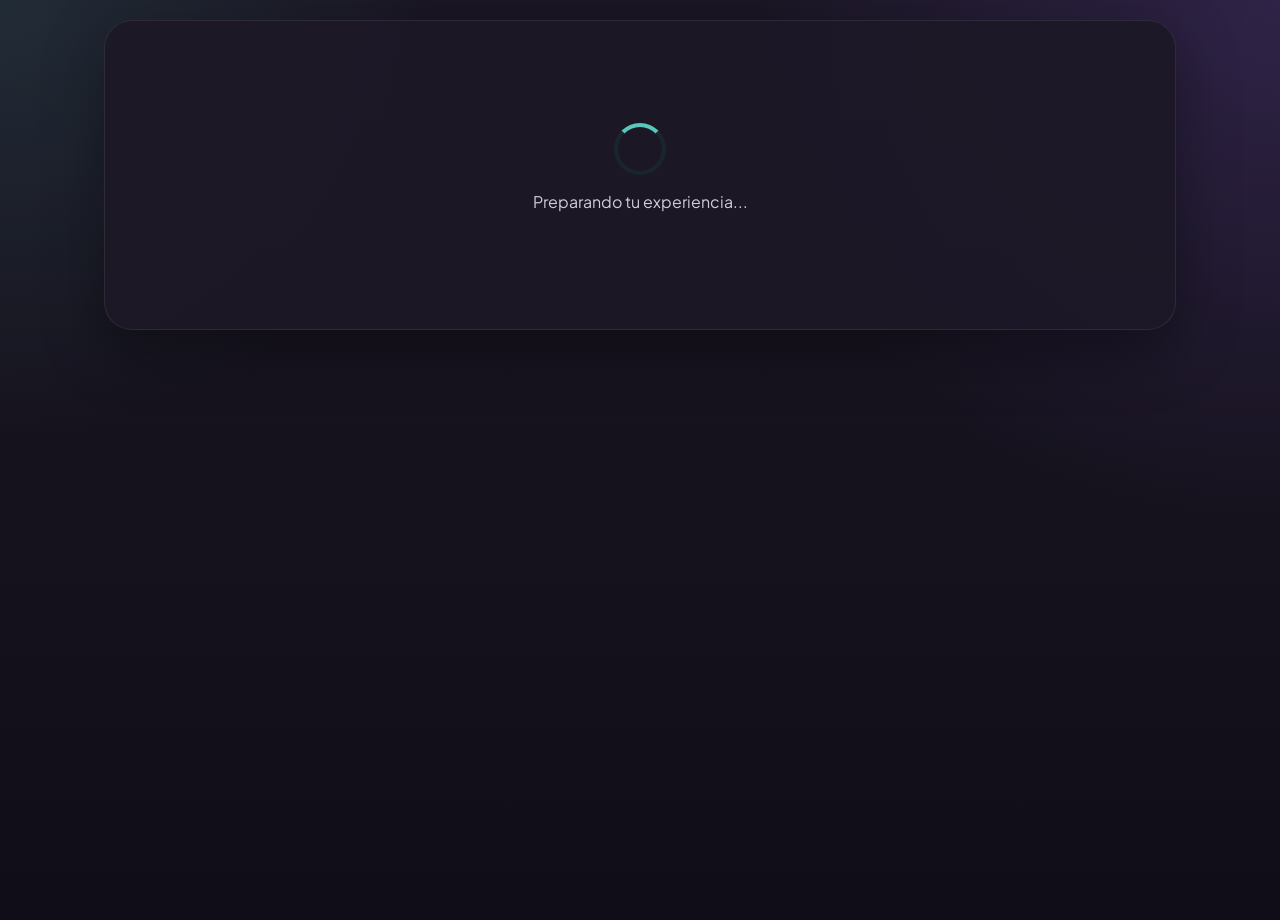
==== commit 4b4d1bd5: "Reword page description" ====
--- a/index.html
+++ b/index.html
@@ -5,7 +5,7 @@
     <meta name="viewport" content="width=device-width, initial-scale=1.0" />
     <meta
       name="description"
-      content="Test de usuario de IA para descubrir tu perfil de usuario y obtener consejos para usar IA personalizados."
+      content="Test para descubrir tu perfil de usuario de IA y obtener consejos personalizados."
     />
     <title>Test gratuito de perfil de usuario de IA</title>
     <link rel="preconnect" href="https://fonts.googleapis.com" />
@@ -53,7 +53,7 @@
             href="index.html?home=1"
             aria-label="Volver al inicio"
           >
-            Test gratuito: ¿Cómo te relacionas con la IA?
+            ¿Cómo te relacionas con la IA?
           </a>
 
           <div id="questionCounter" class="header-counter">1/10</div>
--- a/assets/css/styles.css
+++ b/assets/css/styles.css
@@ -67,37 +67,23 @@
   color: inherit;
 }
 
-.noscript-banner {
-  padding: 1rem;
-  text-align: center;
-  background: #332313;
-  color: #ffd6a6;
-}
-
 .page-shell {
   position: relative;
   max-width: var(--max-width);
   margin: 0 auto;
-  padding: 24px 16px 56px;
+  padding: 0px 16px 56px;
 }
 
 .page-shell--result {
   padding-bottom: 80px;
 }
 
-.brand-block,
-.progress-panel,
 .app-card,
-.result-card,
-.cta-card {
+.result-card {
   background: var(--surface);
   border: 1px solid rgba(255, 255, 255, 0.08);
   box-shadow: var(--shadow);
-}
-
-.brand-block {
   border-radius: var(--radius-xl);
-  padding: 28px;
 }
 
 .eyebrow {
@@ -134,7 +120,7 @@
   justify-content: center;
   text-align: center;
   max-width: 760px;
-  margin: 5rem auto;
+  margin: 0.2rem auto;
   padding: 1rem;
 }
 
@@ -149,7 +135,7 @@
   grid-template-columns: 1fr 220px;
   align-items: center;
   gap: 3rem;
-  max-width: 760px;
+  max-width: 560px;
   margin: 2.5rem auto 0;
 }
 
@@ -184,43 +170,9 @@
   justify-content: center;
 }
 
-.lede {
-  max-width: 60ch;
-  margin: 16px 0 0;
-  color: var(--text-soft);
-  line-height: 1.65;
-}
-
-.progress-panel {
-  border-radius: var(--radius-lg);
-  padding: 18px 20px;
-}
-
-.progress-copy {
-  display: flex;
-  flex-direction: column;
-  gap: 6px;
-  margin-bottom: 12px;
-}
-
-.progress-label,
-.progress-detail {
-  margin: 0;
-}
-
-.progress-label {
-  font-weight: 800;
-}
-
-.progress-detail {
-  color: var(--text-soft);
-  line-height: 1.5;
-}
-
 .progress-bar {
   overflow: hidden;
   height: 12px;
-  border-radius: 999px;
   background: rgba(14, 122, 109, 0.12);
   width: 100vw;
   margin-left: calc(50% - 50vw);
@@ -236,33 +188,23 @@
   transition: width 220ms ease;
 }
 
-.app-card,
-.result-card,
-.cta-card {
-  border-radius: var(--radius-xl);
-}
-
 .app-card {
-  min-height: 520px;
-  padding: 28px;
+  padding: 40px 28px 28px;
+  min-width: 0;
+  margin-top: 1.25rem;
 }
 
 .screen {
   display: grid;
   gap: 24px;
   animation: rise 360ms ease;
+  min-width: 0;
 }
 
 .screen-header {
   display: grid;
   gap: 20px;
-}
-
-.screen-header h2 {
-  font-size: clamp(1.1rem, 2vw, 1.6rem);
-  line-height: 1.18;
-  max-width: 900px;
-  padding: 10px 24px;
+  scroll-margin-top: 90px;
 }
 
 .screen-kicker {
@@ -275,23 +217,11 @@
 }
 
 .helper-text,
-.meta-value,
 .section-copy {
   color: var(--text-soft);
   font-size: 1rem;
   line-height: 1.75;
-}
-
-.helper-text,
-.section-copy {
-  margin: 0;
-}
-
-.screen-copy {
-  color: var(--text-soft);
-  font-size: 1rem;
-  line-height: 1.75;
-  margin-bottom: 2rem;
+  margin: 0;
 }
 
 .field-help {
@@ -300,6 +230,13 @@
   line-height: 1.75;
   margin: 0;
   font-weight: 300;
+}
+
+.question {
+  margin: 0;
+  font-family: "Fraunces", serif;
+  font-size: 1rem;
+  line-height: 1.05;
 }
 
 .question-count {
@@ -331,7 +268,7 @@
   border: 1px solid var(--border);
   border-radius: var(--radius-lg);
   background: var(--surface-strong);
-  padding: 14px 26px;
+  padding: 8px 12px;
   transition:
     transform 180ms ease,
     border-color 180ms ease,
@@ -362,12 +299,10 @@
   box-shadow: 0 18px 40px rgba(14, 122, 109, 0.12);
 }
 
-.option-card-title {
-  font-weight: 800;
-  font-size: 1.03rem;
-}
-
 .option-card-body {
+  display: flex;
+  align-items: center;
+  gap: 0.8rem;
   color: var(--text-soft);
   font-size: 1rem;
   line-height: 1.65;
@@ -377,7 +312,18 @@
   position: sticky;
   top: 0;
   z-index: 100;
-  padding-bottom: 5rem;
+  margin-left: calc(50% - 50vw);
+  margin-right: calc(50% - 50vw);
+  padding: 1rem max(16px, calc(50vw - var(--max-width) / 2 + 16px)) 1rem;
+  margin-bottom: 1.5rem;
+  background: linear-gradient(
+    180deg,
+    rgba(26, 22, 36, 0.96) 0%,
+    rgba(21, 18, 29, 0.9) 100%
+  );
+  backdrop-filter: blur(10px);
+  -webkit-backdrop-filter: blur(10px);
+  box-shadow: 0 6px 18px rgba(0, 0, 0, 0.22);
 }
 
 .test-header {
@@ -385,7 +331,7 @@
   grid-template-columns: 56px 1fr 56px;
   align-items: center;
   gap: 1rem;
-  margin-bottom: 1rem;
+  margin-bottom: 0.65rem;
 }
 
 .header-back {
@@ -429,16 +375,6 @@
   color: var(--primary-strong);
 }
 
-.option-card-title {
-  display: none;
-}
-
-.option-card-body {
-  display: flex;
-  align-items: center;
-  gap: 0.8rem;
-}
-
 .option-arrow {
   color: var(--primary);
   font-size: 1.15rem;
@@ -448,6 +384,12 @@
 .turnstile-container {
   display: flex;
   justify-content: center;
+  width: 100%;
+  overflow: hidden;
+}
+
+.turnstile-container iframe {
+  max-width: 100%;
 }
 
 .button-row {
@@ -458,9 +400,7 @@
 }
 
 .button,
-.button-secondary,
-.button-ghost,
-.cta-button {
+.button-ghost {
   display: inline-flex;
   align-items: center;
   justify-content: center;
@@ -478,9 +418,7 @@
 }
 
 .button:hover,
-.button-secondary:hover,
-.button-ghost:hover,
-.cta-button:hover {
+.button-ghost:hover {
   transform: translateY(-1px);
 }
 
@@ -495,7 +433,6 @@
 }
 
 .button[disabled],
-.button-secondary[disabled],
 .button-ghost[disabled] {
   cursor: wait;
   opacity: 0.65;
@@ -503,27 +440,18 @@
   box-shadow: none;
 }
 
-.button-secondary,
-.cta-button {
-  background: rgba(223, 109, 60, 0.12);
-  color: #ffd6c0;
-  border-color: rgba(223, 109, 60, 0.22);
-}
-
-.button-ghost,
-.ghost-link {
+.button-ghost {
   background: transparent;
   border-color: var(--border);
   color: var(--text);
 }
 
-.ghost-link {
-  width: fit-content;
-  min-height: 46px;
-  padding: 12px 16px;
-  border-radius: 999px;
-  text-decoration: none;
-  font-size: 1.2rem;
+.clarifying-text {
+  display: block;
+  text-align: center;
+  margin: 30px auto;
+  font-weight: 200;
+  font-size: 1rem;
 }
 
 .grid-two {
@@ -543,6 +471,7 @@
 
 .field-input {
   width: 100%;
+  max-width: 100%;
   min-height: 52px;
   padding: 14px 16px;
   border: 1px solid var(--border);
@@ -560,6 +489,11 @@
   box-shadow: 0 0 0 3px rgba(14, 122, 109, 0.14);
 }
 
+.field-input::placeholder {
+  color: var(--text-soft);
+  opacity: 0.55;
+}
+
 .feedback {
   padding: 14px 16px;
   border-radius: var(--radius-md);
@@ -577,20 +511,6 @@
   border-color: rgba(10, 95, 85, 0.2);
   background: rgba(10, 95, 85, 0.08);
   color: #9ce8dc;
-}
-
-.section-title {
-  margin-bottom: 12px;
-  font-size: 1.5rem;
-}
-
-.bullet-list {
-  display: grid;
-  gap: 10px;
-  padding-left: 1.2rem;
-  margin: 0;
-  color: var(--text-soft);
-  line-height: 1.65;
 }
 
 .loading-state,
@@ -642,75 +562,6 @@
   }
 }
 
-.submission-success {
-  gap: 28px;
-}
-
-.submission-success__header {
-  justify-items: center;
-  text-align: center;
-}
-
-.success-icon {
-  display: grid;
-  place-items: center;
-  width: 82px;
-  height: 82px;
-  margin: 0 auto 4px;
-  border-radius: 999px;
-  background: rgba(14, 122, 109, 0.14);
-  color: var(--primary);
-}
-
-.success-icon svg {
-  width: 54px;
-  height: 54px;
-}
-
-.submission-success__title {
-  font-family: "Plus Jakarta Sans", sans-serif;
-  font-size: clamp(1.6rem, 3vw, 2rem);
-}
-
-.submission-success__header .screen-copy {
-  max-width: 58ch;
-}
-
-.submission-success__message-title {
-  margin: 0 0 1rem;
-  text-align: center;
-  font-family: "Plus Jakarta Sans", sans-serif;
-  font-size: clamp(1.1rem, 2vw, 1.3rem);
-  font-weight: 700;
-}
-
-.submission-success__message-copy {
-  max-width: 42rem;
-  margin: 0 auto;
-  text-align: center;
-  color: var(--text-soft);
-  font-size: 1rem;
-  line-height: 1.8;
-}
-
-.submission-success__message {
-  margin: 1.5rem auto 3rem;
-}
-
-.submission-success__share {
-  display: grid;
-  gap: 14px;
-  margin-top: 3.5rem;
-}
-
-.submission-success__share-label {
-  margin-bottom: 1rem;
-  text-align: center;
-  font-weight: 500;
-  color: var(--text-secondary);
-  font-size: 1.1rem;
-}
-
 .share-actions {
   display: flex;
   flex-wrap: wrap;
@@ -741,11 +592,6 @@
   color: #1877f2;
 }
 
-.submission-success__footer {
-  padding-top: 8px;
-  border-top: 1px solid var(--border);
-}
-
 .cta-description {
   max-width: 540px;
   margin: 1.75rem auto 2.5rem;
@@ -788,8 +634,66 @@
   user-select: none;
 }
 
+.profile-card {
+  max-width: 820px;
+  margin: 0 auto;
+  padding: 3.5rem 3rem;
+  border: 1px solid rgba(255, 255, 255, 0.08);
+  border-radius: 28px;
+  background: rgba(255, 255, 255, 0.025);
+  text-align: center;
+}
+
+.result-profile-kicker {
+  margin: 0 0 1.25rem;
+  color: var(--text);
+  font-size: 1.15rem;
+  font-weight: 300;
+  opacity: 0.9;
+}
+
+.result-profile-name {
+  text-align: center;
+  color: var(--secondary);
+  margin: 0 0 1.75rem;
+  font-weight: 300;
+}
+
+.result-profile-description {
+  text-align: center;
+  font-size: 1.1rem;
+  font-weight: 300;
+  max-width: 640px;
+  margin: 0 auto;
+  line-height: 1.9;
+  color: var(--text-soft);
+}
+
+.result-section {
+  max-width: 860px;
+  margin: 0 auto;
+  padding: 1.25rem 0;
+}
+
+.result-section h2 {
+  font-size: 1.3rem;
+  margin-bottom: 1.5rem;
+}
+
+.result-section .section-copy {
+  font-size: 1.1rem;
+  line-height: 1.9;
+}
+
+.result-intro {
+  text-align: center;
+  font-size: 1.2rem;
+  color: var(--text-soft);
+}
+
 .result-restart-link {
-  display: inline-block;
+  display: block;
+  text-align: center;
   margin-top: 2.25rem;
   color: var(--text-soft);
   text-decoration: none;
@@ -845,76 +749,10 @@
   color: var(--text-soft);
 }
 
-.result-meta-email,
-.result-meta-date {
+.result-meta-email {
   margin: 0;
   color: var(--text-soft);
   font-size: 0.9rem;
-}
-
-.profile-card {
-  max-width: 820px;
-  margin: 0 auto;
-  padding: 3.5rem 3rem;
-  border: 1px solid rgba(255, 255, 255, 0.08);
-  border-radius: 28px;
-  background: rgba(255, 255, 255, 0.025);
-  text-align: center;
-}
-
-.result-profile-kicker {
-  margin: 0 0 1.25rem;
-  color: var(--text);
-  font-size: 1.15rem;
-  font-weight: 300;
-  opacity: 0.9;
-}
-
-.result-profile-name {
-  text-align: center;
-  color: var(--secondary);
-  margin: 0 0 1.75rem;
-  font-weight: 300;
-}
-
-.result-profile-description {
-  text-align: center;
-  font-size: 1.1rem;
-  font-weight: 300;
-  max-width: 640px;
-  margin: 0 auto;
-  line-height: 1.9;
-  color: var(--text-soft);
-}
-
-.result-section {
-  max-width: 860px;
-  margin: 0 auto;
-  padding: 1.25rem 0;
-}
-
-.result-divider {
-  border: none;
-  height: 1px;
-  background: rgba(255, 255, 255, 0.1);
-  margin: 0 auto;
-  max-width: 760px;
-}
-
-.result-section h2 {
-  font-size: 1.3rem;
-  margin-bottom: 1.5rem;
-}
-
-.result-section .section-copy {
-  font-size: 1.1rem;
-  line-height: 1.9;
-}
-
-.result-intro {
-  text-align: center;
-  font-size: 1.2rem;
-  color: var(--text-soft);
 }
 
 .profile-quote {
@@ -941,9 +779,13 @@
 }
 
 .bullet-list {
+  display: grid;
   list-style: none;
+  gap: 1.5rem;
   padding: 0;
-  gap: 1.5rem;
+  margin: 0;
+  color: var(--text-soft);
+  line-height: 1.65;
 }
 
 .bullet-list li {
@@ -962,11 +804,6 @@
   background: rgba(255, 255, 255, 0.03);
   text-align: center;
   position: relative;
-}
-
-.result-section--download {
-  text-align: center;
-  padding-top: 4rem;
 }
 
 .result-block-title {
@@ -1053,19 +890,20 @@
   color: #9be8d7;
 }
 
-.download-button {
+.download-actions {
+  display: flex;
+  justify-content: center;
+  align-items: stretch;
+  flex-wrap: wrap;
+  gap: 1rem;
+}
+
+.download-action {
+  width: min(100%, 360px);
   display: inline-flex;
   align-items: center;
+  justify-content: center;
   gap: 0.8rem;
-  padding: 1rem 2rem;
-  min-width: 320px;
-}
-
-.download-button svg {
-  width: 20px;
-  height: 20px;
-  stroke: currentColor;
-  stroke-width: 2;
 }
 
 @media (max-width: 720px) {
@@ -1087,11 +925,58 @@
   .intro-illustration {
     width: 140px;
   }
+
+  .site-header {
+    padding-top: 0.55rem;
+    padding-bottom: 0.55rem;
+  }
+
+  .test-header {
+    grid-template-columns: 40px 1fr 48px;
+    gap: 0.5rem;
+    margin-bottom: 0.45rem;
+  }
+
+  .header-back svg {
+    width: 22px;
+    height: 22px;
+  }
+
+  .header-title {
+    font-size: 0.9rem;
+  }
+
+  .header-counter {
+    font-size: 0.95rem;
+  }
+
+  .app-card {
+    padding-top: 12px;
+  }
+
+  .screen-header {
+    scroll-margin-top: 72px;
+  }
+
+  .profile-card {
+    padding: 2rem 0.5rem;
+  }
+
+  .result-profile-description {
+    max-width: none;
+    font-size: 1rem;
+    line-height: 1.7;
+  }
+
+  .download-actions {
+    flex-direction: column;
+    align-items: center;
+  }
 }
 
 @media (min-width: 720px) {
   .page-shell {
-    padding: 16px 24px 72px;
+    padding: 0px 24px 72px;
   }
 
   .site-header {
@@ -1099,39 +984,15 @@
     align-items: end;
   }
 
-  .site-header--compact {
-    grid-template-columns: minmax(0, 1.4fr) auto;
-    align-items: center;
-  }
-
   .grid-two {
     grid-template-columns: repeat(2, minmax(0, 1fr));
   }
 
-  .detail-grid--wide {
-    grid-template-columns: 1.2fr 0.8fr;
-  }
-
   .app-card {
-    padding: 34px;
+    padding: 24px;
   }
 
   .share-button {
     min-width: auto;
   }
 }
-
-@media (min-width: 980px) {
-  .page-shell--result {
-    grid-template-columns: minmax(0, 1.2fr) minmax(300px, 0.8fr);
-    align-items: start;
-  }
-
-  .page-shell--result > :first-child {
-    grid-column: 1 / -1;
-  }
-
-  .page-shell--result .detail-grid {
-    grid-template-columns: repeat(2, minmax(0, 1fr));
-  }
-}
